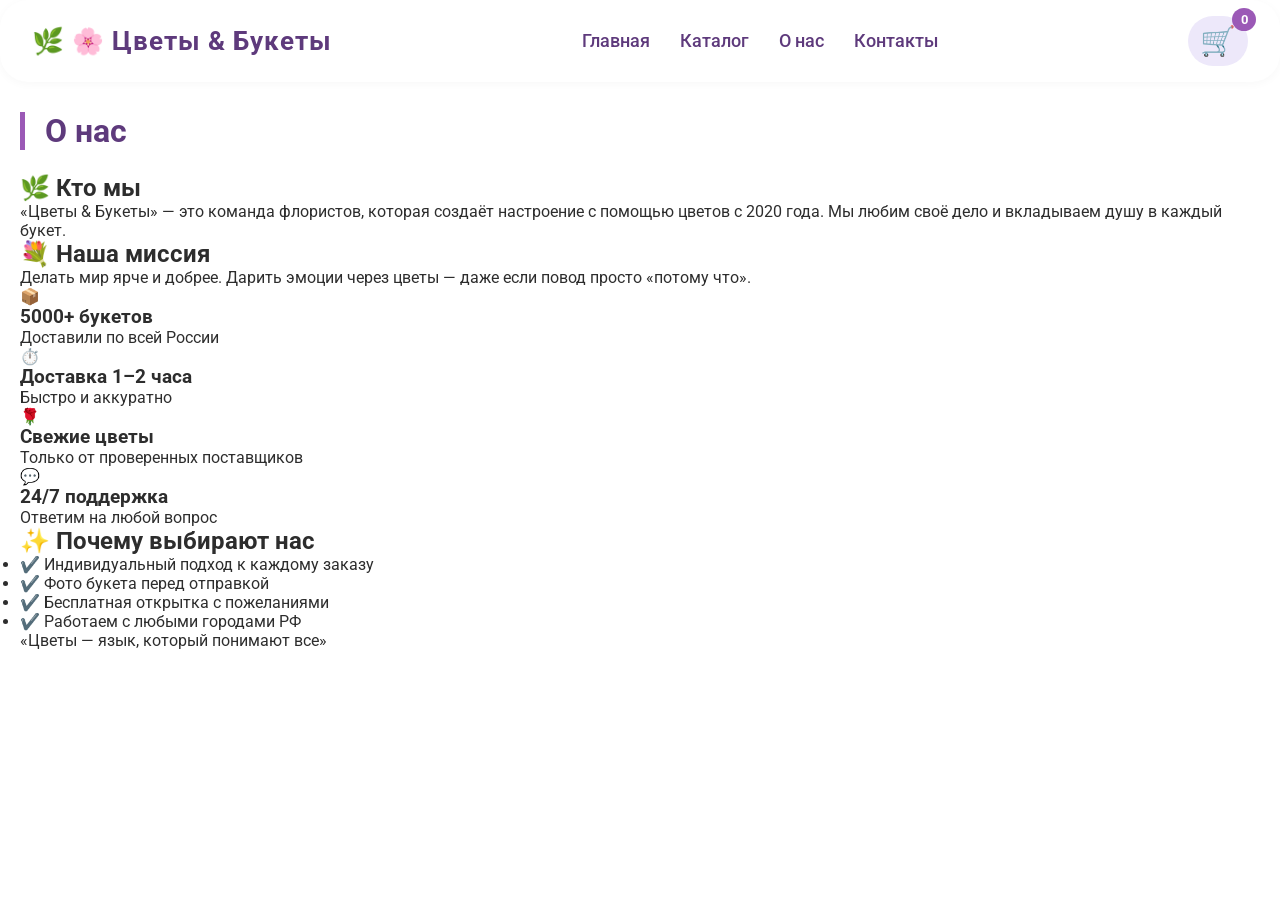
==== about.html @ 9eb6a341 "Update about.html" ====
<!DOCTYPE html>
<html lang="ru">
<head>
    <meta charset="UTF-8">
    <title>О нас — Цветочный магазин</title>
    <link href="https://fonts.googleapis.com/css2?family=Roboto:wght@400;500;700&display=swap" rel="stylesheet">
    <link rel="stylesheet" href="style.css">
</head>
<body>
    <header>
        <div class="logo">🌸 Цветы & Букеты</div>
        <nav class="nav-menu">
            <a href="index.html" class="nav-link">Главная</a>
            <a href="catalog.html" class="nav-link">Каталог</a>
            <a href="about.html" class="nav-link">О нас</a>
            <a href="contacts.html" class="nav-link">Контакты</a>
        </nav>
        <div class="cart-icon" id="cartIcon">🛒 <span id="cartCount">0</span></div>
    </header>

    <main class="about-page">
        <h1>О нас</h1>

        <div class="about-block">
            <h2>🌿 Кто мы</h2>
            <p>«Цветы & Букеты» — это команда флористов, которая создаёт настроение с помощью цветов с 2020 года. Мы любим своё дело и вкладываем душу в каждый букет.</p>
        </div>

        <div class="about-block">
            <h2>💐 Наша миссия</h2>
            <p>Делать мир ярче и добрее. Дарить эмоции через цветы — даже если повод просто «потому что».</p>
        </div>

        <div class="about-grid">
            <div class="about-card">
                <div class="about-icon">📦</div>
                <h3>5000+ букетов</h3>
                <p>Доставили по всей России</p>
            </div>
            <div class="about-card">
                <div class="about-icon">⏱️</div>
                <h3>Доставка 1–2 часа</h3>
                <p>Быстро и аккуратно</p>
            </div>
            <div class="about-card">
                <div class="about-icon">🌹</div>
                <h3>Свежие цветы</h3>
                <p>Только от проверенных поставщиков</p>
            </div>
            <div class="about-card">
                <div class="about-icon">💬</div>
                <h3>24/7 поддержка</h3>
                <p>Ответим на любой вопрос</p>
            </div>
        </div>

        <div class="about-block">
            <h2>✨ Почему выбирают нас</h2>
            <ul class="about-list">
                <li>✔️ Индивидуальный подход к каждому заказу</li>
                <li>✔️ Фото букета перед отправкой</li>
                <li>✔️ Бесплатная открытка с пожеланиями</li>
                <li>✔️ Работаем с любыми городами РФ</li>
            </ul>
        </div>

        <div class="about-quote">
            «Цветы — язык, который понимают все»
        </div>
    </main>

    <script src="script.js"></script>
</body>
</html>
---- style.css ----
* {
    margin: 0;
    padding: 0;
    box-sizing: border-box;
}

body {
    font-family: 'Roboto', sans-serif;
    background-image: url('https://images.pexels.com/photos/132340/pexels-photo-132340.jpeg?w=1600');
    background-size: cover;
    background-attachment: fixed;
    background-position: center;
    color: #2d2d2d;
    padding-bottom: 40px;
}

/* Затемнение фона, чтобы текст читался */
main, header, .promo, .cart-sidebar, .modal-content {
    background-color: rgba(255, 255, 255, 0.92);
    border-radius: 28px;
}

/* ===== ШАПКА ===== */
header {
    background-color: #ffffff;
    display: flex;
    justify-content: space-between;
    align-items: center;
    padding: 1rem 2rem;
    box-shadow: 0 2px 10px rgba(0, 0, 0, 0.03);
    position: sticky;
    top: 0;
    z-index: 100;
}

.logo {
    font-size: 1.6rem;
    font-weight: bold;
    color: #5e3a7c;
    letter-spacing: 1px;
}

.logo::before {
    content: "🌿 ";
}

.cart-icon {
    position: relative;
    font-size: 1.8rem;
    cursor: pointer;
    background-color: #ede8fa;
    padding: 8px 12px;
    border-radius: 40px;
    transition: 0.2s;
}

.cart-icon:hover {
    background-color: #ddd0f0;
}

#cartCount {
    position: absolute;
    top: -8px;
    right: -8px;
    background-color: #9b59b6;
    color: white;
    font-size: 0.8rem;
    font-weight: bold;
    border-radius: 50%;
    padding: 4px 8px;
    min-width: 24px;
    text-align: center;
}

/* ===== ПРОМО-БЛОК ===== */
.promo {
    background: linear-gradient(135deg, #ede5fc, #e2d4f5);
    margin: 20px 20px 0 20px;
    padding: 1.5rem;
    border-radius: 32px;
    text-align: center;
    box-shadow: 0 4px 12px rgba(0, 0, 0, 0.03);
}

.promo h2 {
    color: #7b3faa;
    font-size: 1.8rem;
    margin-bottom: 8px;
}

.promo p {
    font-size: 1.1rem;
    font-weight: 500;
    color: #4a3a5e;
}

/* ===== ОСНОВНОЙ КОНТЕНТ ===== */
main {
    max-width: 1400px;
    margin: 30px auto;
    padding: 0 20px;
}

main h1 {
    font-size: 2rem;
    margin-bottom: 24px;
    color: #5e3a7c;
    border-left: 5px solid #9b59b6;
    padding-left: 20px;
}

/* ===== КАТАЛОГ ===== */
.catalog {
    display: grid;
    grid-template-columns: repeat(auto-fill, minmax(260px, 1fr));
    gap: 28px;
}

/* ===== КАРТОЧКА ТОВАРА ===== */
.card {
    background: white;
    border-radius: 28px;
    overflow: hidden;
    box-shadow: 0 10px 20px rgba(0, 0, 0, 0.04);
    transition: transform 0.2s ease, box-shadow 0.2s;
    padding: 1rem;
    text-align: center;
}

.card:hover {
    transform: translateY(-5px);
    box-shadow: 0 20px 30px rgba(0, 0, 0, 0.08);
}

.card img {
    width: 100%;
    height: 200px;
    object-fit: cover;
    border-radius: 20px;
    background: #f3eefc;
}

.card h3 {
    font-size: 1.3rem;
    margin: 15px 0 5px;
    color: #4a2f63;
}

.card .price {
    font-size: 1.4rem;
    font-weight: bold;
    color: #9b59b6;
    margin: 8px 0;
}

.card .description {
    font-size: 0.9rem;
    color: #7a6a8a;
    margin-bottom: 15px;
}

.card button {
    background-color: #9b59b6;
    color: white;
    border: none;
    padding: 10px 20px;
    font-size: 1rem;
    border-radius: 40px;
    cursor: pointer;
    transition: 0.2s;
    width: 80%;
    font-weight: bold;
}

.card button:hover {
    background-color: #7b3faa;
    transform: scale(1.02);
}

/* ===== БОКОВАЯ КОРЗИНА ===== */
.cart-sidebar {
    position: fixed;
    top: 0;
    right: -400px;
    width: 380px;
    height: 100%;
    background-color: #ffffff;
    box-shadow: -5px 0 20px rgba(0, 0, 0, 0.1);
    transition: right 0.3s ease-in-out;
    z-index: 1001;
    padding: 1.5rem;
    display: flex;
    flex-direction: column;
    overflow-y: auto;
}

.cart-sidebar.open {
    right: 0;
}

.cart-sidebar h3 {
    font-size: 1.6rem;
    color: #9b59b6;
    margin-bottom: 20px;
    text-align: center;
}

.cart-item {
    margin-bottom: 15px;
    padding: 10px 0;
}

.cart-item-info {
    margin-bottom: 8px;
}

.cart-item-actions {
    display: flex;
    gap: 10px;
    align-items: center;
    margin-top: 8px;
}

.cart-item-actions button {
    background-color: #ede8fa;
    border: none;
    padding: 5px 12px;
    border-radius: 20px;
    cursor: pointer;
    font-size: 1rem;
    transition: 0.2s;
}

.cart-item-actions button:hover {
    background-color: #ddd0f0;
}

.cart-total {
    font-size: 1.3rem;
    font-weight: bold;
    margin: 15px 0;
    text-align: center;
    color: #9b59b6;
}

#checkoutBtn, #closeCartBtn {
    width: 100%;
    padding: 12px;
    margin-top: 10px;
    border: none;
    border-radius: 40px;
    cursor: pointer;
    font-weight: bold;
    font-size: 1rem;
    transition: 0.2s;
}

#checkoutBtn {
    background-color: #9b59b6;
    color: white;
}

#checkoutBtn:hover {
    background-color: #7b3faa;
}

#closeCartBtn {
    background-color: #e5dfed;
    color: #3d2f4a;
}

#closeCartBtn:hover {
    background-color: #d6cbe8;
}

/* ===== МОДАЛЬНОЕ ОКНО ===== */
.modal {
    display: none;
    position: fixed;
    top: 0;
    left: 0;
    width: 100%;
    height: 100%;
    background-color: rgba(0, 0, 0, 0.5);
    justify-content: center;
    align-items: center;
    z-index: 2000;
}

.modal-content {
    background-color: white;
    padding: 2rem;
    border-radius: 28px;
    width: 90%;
    max-width: 450px;
    position: relative;
    box-shadow: 0 20px 30px rgba(0, 0, 0, 0.15);
}

.modal-content .close {
    position: absolute;
    top: 10px;
    right: 20px;
    font-size: 28px;
    cursor: pointer;
    color: #9b59b6;
}

.modal-content .close:hover {
    color: #7b3faa;
}

.modal-content h3 {
    font-size: 1.6rem;
    color: #9b59b6;
    margin-bottom: 20px;
    text-align: center;
}

.modal-content input {
    width: 100%;
    padding: 12px;
    margin: 8px 0;
    border: 1px solid #ddd;
    border-radius: 40px;
    font-size: 1rem;
    font-family: inherit;
}

.modal-content input:focus {
    outline: none;
    border-color: #9b59b6;
}

.modal-content button {
    width: 100%;
    padding: 12px;
    background-color: #9b59b6;
    color: white;
    border: none;
    border-radius: 40px;
    font-size: 1rem;
    cursor: pointer;
    margin-top: 15px;
    font-weight: bold;
    transition: 0.2s;
}

.modal-content button:hover {
    background-color: #7b3faa;
}
/* Всплывающее уведомление в центре сверху */
.custom-notification {
    position: fixed;
    top: 20px;
    left: 50%;
    transform: translateX(-50%) translateY(-100px);
    background-color: #2c2c2c;
    color: white;
    padding: 14px 28px;
    border-radius: 50px;
    font-size: 1rem;
    font-weight: 500;
    box-shadow: 0 8px 20px rgba(0, 0, 0, 0.2);
    z-index: 10000;
    display: flex;
    align-items: center;
    gap: 15px;
    backdrop-filter: blur(10px);
    transition: transform 0.3s ease;
    cursor: pointer;
}

.custom-notification.show {
    transform: translateX(-50%) translateY(0);
}

.custom-notification .notification-close {
    background: rgba(255, 255, 255, 0.2);
    border: none;
    color: white;
    font-size: 1.2rem;
    cursor: pointer;
    width: 24px;
    height: 24px;
    border-radius: 50%;
    display: flex;
    align-items: center;
    justify-content: center;
    transition: 0.2s;
}

.custom-notification .notification-close:hover {
    background: rgba(255, 255, 255, 0.4);
}
.nav-menu {
    display: flex;
    gap: 30px;
    align-items: center;
}

.nav-link {
    text-decoration: none;
    color: #5e3a7c;
    font-weight: 500;
    font-size: 1.1rem;
    transition: 0.2s;
    padding: 8px 0;
    position: relative;
}

.nav-link:hover {
    color: #9b59b6;
}

.nav-link::after {
    content: '';
    position: absolute;
    bottom: 0;
    left: 0;
    width: 0%;
    height: 2px;
    background: #9b59b6;
    transition: 0.2s;
}

.nav-link:hover::after {
    width: 100%;
}

@media (max-width: 768px) {
    .nav-menu {
        gap: 15px;
    }
    .nav-link {
        font-size: 0.9rem;
    }
}
.info-section {
    max-width: 1400px;
    margin: 40px auto;
    padding: 0 20px;
}

.info-section h2 {
    font-size: 1.8rem;
    color: #5e3a7c;
    margin-bottom: 20px;
    border-left: 5px solid #9b59b6;
    padding-left: 20px;
}

.about-content, .contacts-content {
    background: rgba(255, 255, 255, 0.9);
    padding: 25px;
    border-radius: 28px;
    box-shadow: 0 5px 15px rgba(0, 0, 0, 0.05);
    line-height: 1.6;
}
html {
    scroll-behavior: smooth;
}
/* ===== МЕНЮ НАВИГАЦИИ ===== */
.nav-menu {
    display: flex;
    gap: 30px;
    align-items: center;
}

.nav-link {
    text-decoration: none;
    color: #5e3a7c;
    font-weight: 500;
    font-size: 1.1rem;
    transition: 0.2s;
}

.nav-link:hover {
    color: #9b59b6;
}

/* ===== СТРАНИЦЫ "О НАС" И "КОНТАКТЫ" ===== */
.info-page {
    max-width: 1200px;
    margin: 40px auto;
    padding: 0 20px;
}

.info-page h1 {
    font-size: 2rem;
    color: #5e3a7c;
    margin-bottom: 30px;
    border-left: 5px solid #9b59b6;
    padding-left: 20px;
}

.info-content {
    background: rgba(255, 255, 255, 0.9);
    padding: 30px;
    border-radius: 28px;
    font-size: 1.1rem;
    line-height: 1.6;
}

/* ===== АДАПТАЦИЯ ДЛЯ ТЕЛЕФОНОВ ===== */
@media (max-width: 768px) {
    .nav-menu {
        gap: 15px;
    }
    .nav-link {
        font-size: 0.9rem;
    }
}
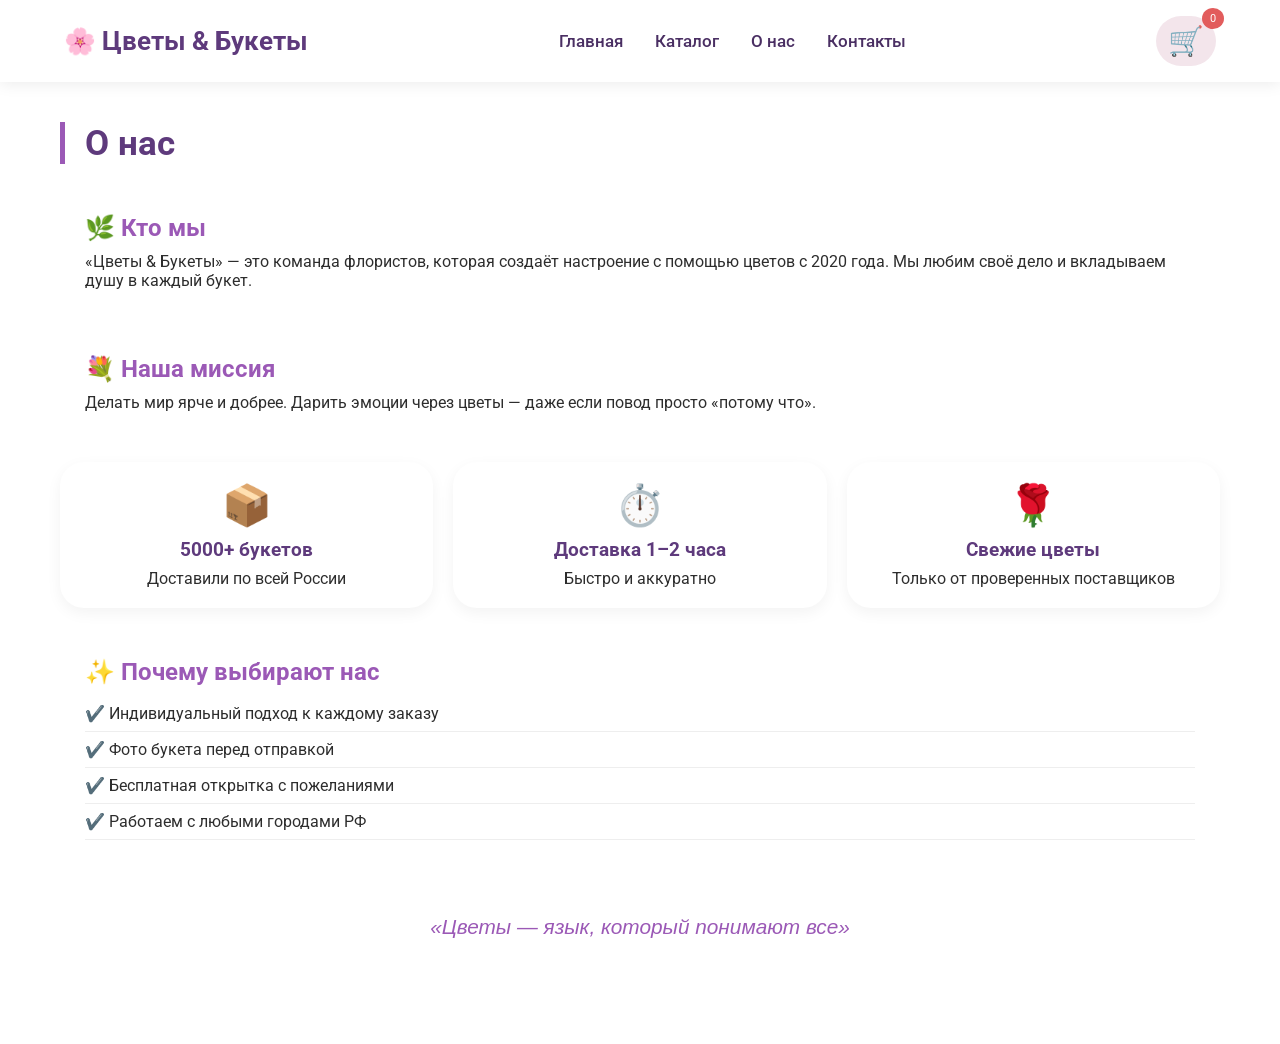
==== commit 581debcd: "Update about.html" ====
--- a/about.html
+++ b/about.html
@@ -47,11 +47,6 @@
                 <h3>Свежие цветы</h3>
                 <p>Только от проверенных поставщиков</p>
             </div>
-            <div class="about-card">
-                <div class="about-icon">💬</div>
-                <h3>24/7 поддержка</h3>
-                <p>Ответим на любой вопрос</p>
-            </div>
         </div>
 
         <div class="about-block">
--- a/style.css
+++ b/style.css
@@ -14,87 +14,107 @@
     padding-bottom: 40px;
 }
 
-/* Затемнение фона, чтобы текст читался */
-main, header, .promo, .cart-sidebar, .modal-content {
-    background-color: rgba(255, 255, 255, 0.92);
-    border-radius: 28px;
-}
-
-/* ===== ШАПКА ===== */
+/* ШАПКА */
 header {
-    background-color: #ffffff;
+    background-color: rgba(255, 255, 255, 0.96);
     display: flex;
     justify-content: space-between;
     align-items: center;
-    padding: 1rem 2rem;
-    box-shadow: 0 2px 10px rgba(0, 0, 0, 0.03);
+    padding: 1rem 5%;
+    box-shadow: 0 2px 15px rgba(0, 0, 0, 0.08);
     position: sticky;
     top: 0;
     z-index: 100;
+    backdrop-filter: blur(5px);
+    flex-wrap: wrap;
 }
 
 .logo {
     font-size: 1.6rem;
     font-weight: bold;
     color: #5e3a7c;
-    letter-spacing: 1px;
-}
-
-.logo::before {
-    content: "🌿 ";
-}
-
+    white-space: nowrap;
+}
+
+.nav-menu {
+    display: flex;
+    gap: 2rem;
+    align-items: center;
+    justify-content: center;
+    flex: 1;
+    margin: 0 1rem;
+}
+
+.nav-link {
+    text-decoration: none;
+    color: #4a2f63;
+    font-weight: 500;
+    font-size: 1.05rem;
+    transition: 0.2s;
+    position: relative;
+}
+
+.nav-link:hover {
+    color: #9b59b6;
+}
+
+.nav-link::after {
+    content: '';
+    position: absolute;
+    bottom: -5px;
+    left: 0;
+    width: 0%;
+    height: 2px;
+    background: #9b59b6;
+    transition: 0.2s;
+}
+
+.nav-link:hover::after {
+    width: 100%;
+}
+
+/* КОРЗИНА */
 .cart-icon {
     position: relative;
     font-size: 1.8rem;
     cursor: pointer;
-    background-color: #ede8fa;
+    background: #f3e5eb;
     padding: 8px 12px;
     border-radius: 40px;
     transition: 0.2s;
+    white-space: nowrap;
 }
 
 .cart-icon:hover {
-    background-color: #ddd0f0;
+    background: #e8d5df;
 }
 
 #cartCount {
     position: absolute;
     top: -8px;
     right: -8px;
-    background-color: #9b59b6;
-    color: white;
-    font-size: 0.8rem;
-    font-weight: bold;
+    background: #e25c5c;
+    color: white;
+    font-size: 0.7rem;
     border-radius: 50%;
     padding: 4px 8px;
-    min-width: 24px;
-    text-align: center;
-}
-
-/* ===== ПРОМО-БЛОК ===== */
+}
+
+/* ПРОМОБЛОК */
 .promo {
-    background: linear-gradient(135deg, #ede5fc, #e2d4f5);
-    margin: 20px 20px 0 20px;
+    background: rgba(255, 230, 240, 0.92);
+    margin: 20px;
     padding: 1.5rem;
     border-radius: 32px;
     text-align: center;
-    box-shadow: 0 4px 12px rgba(0, 0, 0, 0.03);
 }
 
 .promo h2 {
-    color: #7b3faa;
-    font-size: 1.8rem;
+    color: #b3415c;
     margin-bottom: 8px;
 }
 
-.promo p {
-    font-size: 1.1rem;
-    font-weight: 500;
-    color: #4a3a5e;
-}
-
-/* ===== ОСНОВНОЙ КОНТЕНТ ===== */
+/* ОСНОВНОЙ КОНТЕНТ */
 main {
     max-width: 1400px;
     margin: 30px auto;
@@ -109,27 +129,25 @@
     padding-left: 20px;
 }
 
-/* ===== КАТАЛОГ ===== */
+/* КАТАЛОГ */
 .catalog {
     display: grid;
     grid-template-columns: repeat(auto-fill, minmax(260px, 1fr));
     gap: 28px;
 }
 
-/* ===== КАРТОЧКА ТОВАРА ===== */
 .card {
     background: white;
     border-radius: 28px;
-    overflow: hidden;
-    box-shadow: 0 10px 20px rgba(0, 0, 0, 0.04);
-    transition: transform 0.2s ease, box-shadow 0.2s;
     padding: 1rem;
     text-align: center;
+    box-shadow: 0 10px 20px rgba(0, 0, 0, 0.05);
+    transition: 0.2s;
 }
 
 .card:hover {
     transform: translateY(-5px);
-    box-shadow: 0 20px 30px rgba(0, 0, 0, 0.08);
+    box-shadow: 0 15px 25px rgba(0, 0, 0, 0.1);
 }
 
 .card img {
@@ -137,56 +155,46 @@
     height: 200px;
     object-fit: cover;
     border-radius: 20px;
-    background: #f3eefc;
 }
 
 .card h3 {
-    font-size: 1.3rem;
     margin: 15px 0 5px;
-    color: #4a2f63;
+    color: #2c4b3c;
 }
 
 .card .price {
     font-size: 1.4rem;
     font-weight: bold;
-    color: #9b59b6;
+    color: #b3415c;
     margin: 8px 0;
 }
 
-.card .description {
-    font-size: 0.9rem;
-    color: #7a6a8a;
-    margin-bottom: 15px;
-}
-
 .card button {
-    background-color: #9b59b6;
+    background: #4a7c5c;
     color: white;
     border: none;
-    padding: 10px 20px;
-    font-size: 1rem;
-    border-radius: 40px;
-    cursor: pointer;
+    padding: 10px;
+    width: 80%;
+    border-radius: 40px;
+    cursor: pointer;
+    font-weight: bold;
     transition: 0.2s;
-    width: 80%;
-    font-weight: bold;
 }
 
 .card button:hover {
-    background-color: #7b3faa;
-    transform: scale(1.02);
-}
-
-/* ===== БОКОВАЯ КОРЗИНА ===== */
+    background: #3a6048;
+}
+
+/* БОКОВАЯ КОРЗИНА */
 .cart-sidebar {
     position: fixed;
     top: 0;
-    right: -400px;
-    width: 380px;
+    right: -380px;
+    width: 350px;
     height: 100%;
-    background-color: #ffffff;
+    background: white;
     box-shadow: -5px 0 20px rgba(0, 0, 0, 0.1);
-    transition: right 0.3s ease-in-out;
+    transition: right 0.3s;
     z-index: 1001;
     padding: 1.5rem;
     display: flex;
@@ -198,82 +206,32 @@
     right: 0;
 }
 
-.cart-sidebar h3 {
-    font-size: 1.6rem;
-    color: #9b59b6;
-    margin-bottom: 20px;
-    text-align: center;
-}
-
-.cart-item {
-    margin-bottom: 15px;
-    padding: 10px 0;
-}
-
-.cart-item-info {
-    margin-bottom: 8px;
-}
-
-.cart-item-actions {
-    display: flex;
-    gap: 10px;
-    align-items: center;
-    margin-top: 8px;
-}
-
-.cart-item-actions button {
-    background-color: #ede8fa;
-    border: none;
-    padding: 5px 12px;
-    border-radius: 20px;
-    cursor: pointer;
-    font-size: 1rem;
-    transition: 0.2s;
-}
-
-.cart-item-actions button:hover {
-    background-color: #ddd0f0;
-}
-
 .cart-total {
-    font-size: 1.3rem;
+    font-size: 1.2rem;
     font-weight: bold;
     margin: 15px 0;
     text-align: center;
-    color: #9b59b6;
 }
 
 #checkoutBtn, #closeCartBtn {
-    width: 100%;
     padding: 12px;
     margin-top: 10px;
+    border-radius: 40px;
     border: none;
-    border-radius: 40px;
     cursor: pointer;
     font-weight: bold;
-    font-size: 1rem;
-    transition: 0.2s;
 }
 
 #checkoutBtn {
-    background-color: #9b59b6;
-    color: white;
-}
-
-#checkoutBtn:hover {
-    background-color: #7b3faa;
+    background: #4a7c5c;
+    color: white;
 }
 
 #closeCartBtn {
-    background-color: #e5dfed;
-    color: #3d2f4a;
-}
-
-#closeCartBtn:hover {
-    background-color: #d6cbe8;
-}
-
-/* ===== МОДАЛЬНОЕ ОКНО ===== */
+    background: #e0e0e0;
+}
+
+/* МОДАЛЬНОЕ ОКНО */
 .modal {
     display: none;
     position: fixed;
@@ -281,20 +239,19 @@
     left: 0;
     width: 100%;
     height: 100%;
-    background-color: rgba(0, 0, 0, 0.5);
+    background: rgba(0, 0, 0, 0.5);
     justify-content: center;
     align-items: center;
     z-index: 2000;
 }
 
 .modal-content {
-    background-color: white;
+    background: white;
     padding: 2rem;
     border-radius: 28px;
     width: 90%;
-    max-width: 450px;
+    max-width: 400px;
     position: relative;
-    box-shadow: 0 20px 30px rgba(0, 0, 0, 0.15);
 }
 
 .modal-content .close {
@@ -303,18 +260,6 @@
     right: 20px;
     font-size: 28px;
     cursor: pointer;
-    color: #9b59b6;
-}
-
-.modal-content .close:hover {
-    color: #7b3faa;
-}
-
-.modal-content h3 {
-    font-size: 1.6rem;
-    color: #9b59b6;
-    margin-bottom: 20px;
-    text-align: center;
 }
 
 .modal-content input {
@@ -323,33 +268,20 @@
     margin: 8px 0;
     border: 1px solid #ddd;
     border-radius: 40px;
-    font-size: 1rem;
-    font-family: inherit;
-}
-
-.modal-content input:focus {
-    outline: none;
-    border-color: #9b59b6;
 }
 
 .modal-content button {
     width: 100%;
     padding: 12px;
-    background-color: #9b59b6;
+    background: #4a7c5c;
     color: white;
     border: none;
     border-radius: 40px;
-    font-size: 1rem;
-    cursor: pointer;
     margin-top: 15px;
-    font-weight: bold;
-    transition: 0.2s;
-}
-
-.modal-content button:hover {
-    background-color: #7b3faa;
-}
-/* Всплывающее уведомление в центре сверху */
+    cursor: pointer;
+}
+
+/* УВЕДОМЛЕНИЕ */
 .custom-notification {
     position: fixed;
     top: 20px;
@@ -366,9 +298,8 @@
     display: flex;
     align-items: center;
     gap: 15px;
-    backdrop-filter: blur(10px);
+    cursor: pointer;
     transition: transform 0.3s ease;
-    cursor: pointer;
 }
 
 .custom-notification.show {
@@ -387,127 +318,144 @@
     display: flex;
     align-items: center;
     justify-content: center;
-    transition: 0.2s;
-}
-
-.custom-notification .notification-close:hover {
-    background: rgba(255, 255, 255, 0.4);
-}
-.nav-menu {
-    display: flex;
-    gap: 30px;
-    align-items: center;
-}
-
-.nav-link {
-    text-decoration: none;
-    color: #5e3a7c;
-    font-weight: 500;
-    font-size: 1.1rem;
-    transition: 0.2s;
-    padding: 8px 0;
-    position: relative;
-}
-
-.nav-link:hover {
-    color: #9b59b6;
-}
-
-.nav-link::after {
-    content: '';
-    position: absolute;
-    bottom: 0;
-    left: 0;
-    width: 0%;
-    height: 2px;
-    background: #9b59b6;
-    transition: 0.2s;
-}
-
-.nav-link:hover::after {
-    width: 100%;
-}
-
-@media (max-width: 768px) {
-    .nav-menu {
-        gap: 15px;
-    }
-    .nav-link {
-        font-size: 0.9rem;
-    }
-}
-.info-section {
-    max-width: 1400px;
-    margin: 40px auto;
-    padding: 0 20px;
-}
-
-.info-section h2 {
-    font-size: 1.8rem;
-    color: #5e3a7c;
-    margin-bottom: 20px;
-    border-left: 5px solid #9b59b6;
-    padding-left: 20px;
-}
-
-.about-content, .contacts-content {
-    background: rgba(255, 255, 255, 0.9);
-    padding: 25px;
-    border-radius: 28px;
-    box-shadow: 0 5px 15px rgba(0, 0, 0, 0.05);
-    line-height: 1.6;
-}
-html {
-    scroll-behavior: smooth;
-}
-/* ===== МЕНЮ НАВИГАЦИИ ===== */
-.nav-menu {
-    display: flex;
-    gap: 30px;
-    align-items: center;
-}
-
-.nav-link {
-    text-decoration: none;
-    color: #5e3a7c;
-    font-weight: 500;
-    font-size: 1.1rem;
-    transition: 0.2s;
-}
-
-.nav-link:hover {
-    color: #9b59b6;
-}
-
-/* ===== СТРАНИЦЫ "О НАС" И "КОНТАКТЫ" ===== */
-.info-page {
+}
+
+/* СТРАНИЦА "О НАС" */
+.about-page {
     max-width: 1200px;
     margin: 40px auto;
     padding: 0 20px;
 }
 
-.info-page h1 {
-    font-size: 2rem;
+.about-page h1 {
+    font-size: 2.2rem;
     color: #5e3a7c;
     margin-bottom: 30px;
     border-left: 5px solid #9b59b6;
     padding-left: 20px;
 }
 
-.info-content {
-    background: rgba(255, 255, 255, 0.9);
-    padding: 30px;
+.about-block {
+    background: rgba(255, 255, 255, 0.92);
+    padding: 20px 25px;
     border-radius: 28px;
-    font-size: 1.1rem;
-    line-height: 1.6;
-}
-
-/* ===== АДАПТАЦИЯ ДЛЯ ТЕЛЕФОНОВ ===== */
+    margin-bottom: 25px;
+}
+
+.about-block h2 {
+    color: #9b59b6;
+    margin-bottom: 10px;
+}
+
+.about-grid {
+    display: grid;
+    grid-template-columns: repeat(auto-fit, minmax(200px, 1fr));
+    gap: 20px;
+    margin: 30px 0;
+}
+
+.about-card {
+    background: white;
+    padding: 20px;
+    border-radius: 24px;
+    text-align: center;
+    box-shadow: 0 5px 15px rgba(0, 0, 0, 0.05);
+}
+
+.about-icon {
+    font-size: 2.5rem;
+    margin-bottom: 10px;
+}
+
+.about-card h3 {
+    color: #5e3a7c;
+    margin-bottom: 8px;
+}
+
+.about-list {
+    list-style: none;
+    padding: 0;
+}
+
+.about-list li {
+    padding: 8px 0;
+    border-bottom: 1px solid #eee;
+}
+
+.about-quote {
+    text-align: center;
+    font-size: 1.3rem;
+    font-style: italic;
+    color: #9b59b6;
+    background: rgba(255, 255, 255, 0.8);
+    padding: 25px;
+    border-radius: 40px;
+    margin-top: 30px;
+}
+
+/* СТРАНИЦА "КОНТАКТЫ" */
+.contacts-page {
+    max-width: 1200px;
+    margin: 40px auto;
+    padding: 0 20px;
+}
+
+.contacts-page h1 {
+    font-size: 2.2rem;
+    color: #5e3a7c;
+    margin-bottom: 30px;
+    border-left: 5px solid #9b59b6;
+    padding-left: 20px;
+}
+
+.contacts-grid {
+    display: grid;
+    grid-template-columns: repeat(auto-fit, minmax(280px, 1fr));
+    gap: 25px;
+    margin-bottom: 40px;
+}
+
+.contacts-card {
+    background: white;
+    padding: 25px;
+    border-radius: 28px;
+    text-align: center;
+    box-shadow: 0 5px 15px rgba(0, 0, 0, 0.05);
+}
+
+.contact-icon {
+    font-size: 2.5rem;
+    margin-bottom: 12px;
+}
+
+.contacts-card h3 {
+    color: #5e3a7c;
+    margin-bottom: 10px;
+}
+
+.contacts-card .small {
+    font-size: 0.85rem;
+    color: #888;
+    margin-top: 8px;
+}
+
+.contacts-feedback {
+    background: rgba(155, 89, 182, 0.1);
+    padding: 25px;
+    border-radius: 32px;
+    text-align: center;
+}
+
+/* АДАПТАЦИЯ */
 @media (max-width: 768px) {
     .nav-menu {
-        gap: 15px;
+        gap: 1rem;
+        margin: 0.5rem 0;
     }
     .nav-link {
-        font-size: 0.9rem;
+        font-size: 0.85rem;
     }
-}
+    .logo {
+        font-size: 1.2rem;
+    }
+}
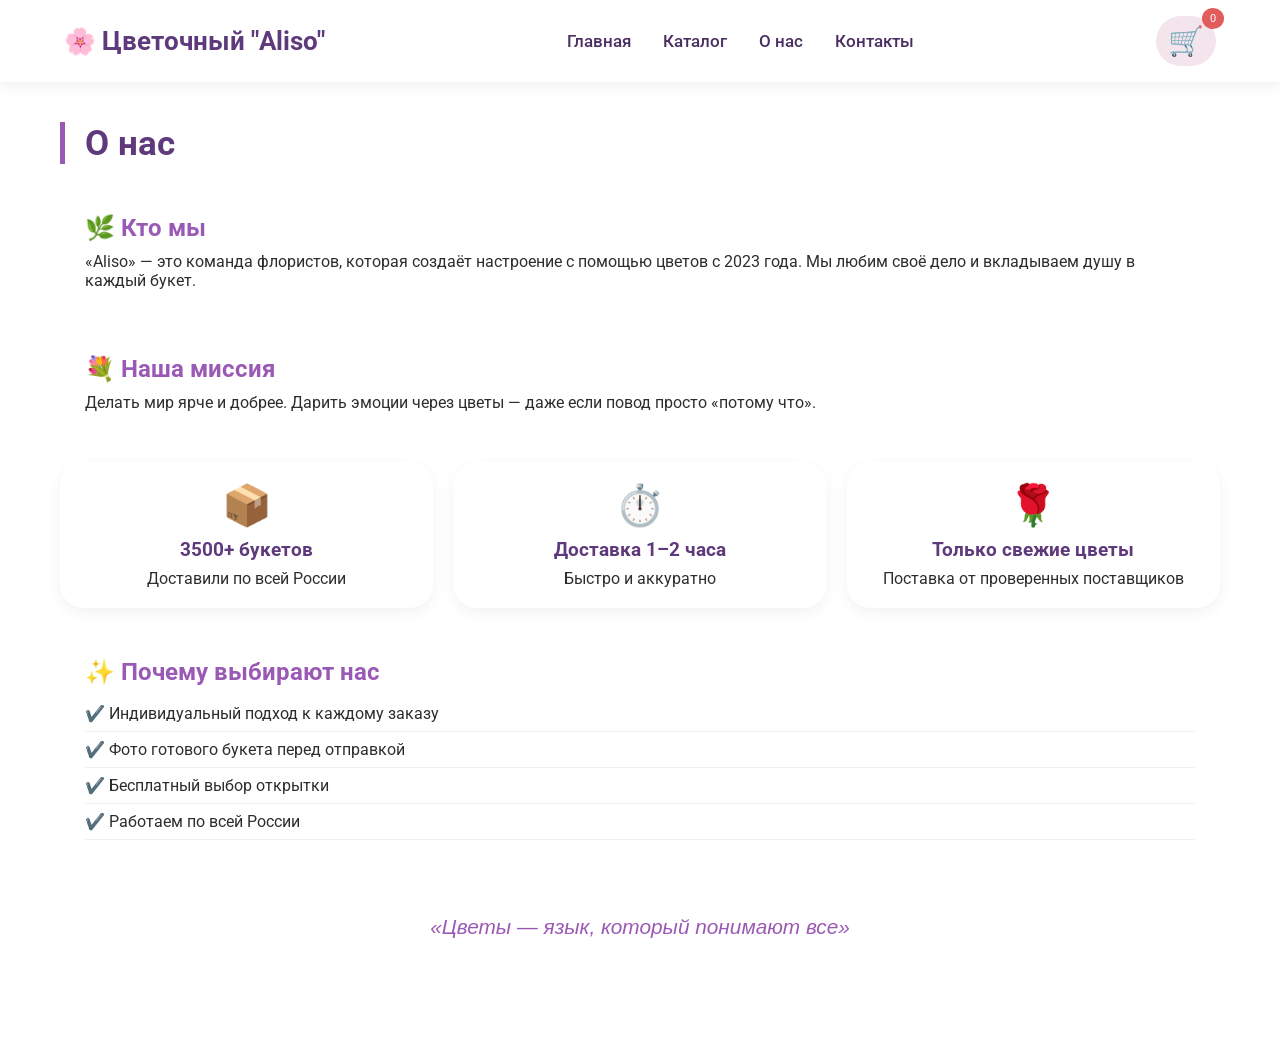
==== commit 1f1f90f3: "Update about.html" ====
--- a/about.html
+++ b/about.html
@@ -2,13 +2,13 @@
 <html lang="ru">
 <head>
     <meta charset="UTF-8">
-    <title>О нас — Цветочный магазин</title>
+    <title>О нас — Цветочный магазин Aliso</title>
     <link href="https://fonts.googleapis.com/css2?family=Roboto:wght@400;500;700&display=swap" rel="stylesheet">
     <link rel="stylesheet" href="style.css">
 </head>
 <body>
     <header>
-        <div class="logo">🌸 Цветы & Букеты</div>
+        <div class="logo">🌸 Цветочный "Aliso"</div>
         <nav class="nav-menu">
             <a href="index.html" class="nav-link">Главная</a>
             <a href="catalog.html" class="nav-link">Каталог</a>
@@ -23,7 +23,7 @@
 
         <div class="about-block">
             <h2>🌿 Кто мы</h2>
-            <p>«Цветы & Букеты» — это команда флористов, которая создаёт настроение с помощью цветов с 2020 года. Мы любим своё дело и вкладываем душу в каждый букет.</p>
+            <p>«Aliso» — это команда флористов, которая создаёт настроение с помощью цветов с 2023 года. Мы любим своё дело и вкладываем душу в каждый букет.</p>
         </div>
 
         <div class="about-block">
@@ -34,7 +34,7 @@
         <div class="about-grid">
             <div class="about-card">
                 <div class="about-icon">📦</div>
-                <h3>5000+ букетов</h3>
+                <h3>3500+ букетов</h3>
                 <p>Доставили по всей России</p>
             </div>
             <div class="about-card">
@@ -44,8 +44,8 @@
             </div>
             <div class="about-card">
                 <div class="about-icon">🌹</div>
-                <h3>Свежие цветы</h3>
-                <p>Только от проверенных поставщиков</p>
+                <h3>Только свежие цветы</h3>
+                <p>Поставка от проверенных поставщиков</p>
             </div>
         </div>
 
@@ -53,9 +53,9 @@
             <h2>✨ Почему выбирают нас</h2>
             <ul class="about-list">
                 <li>✔️ Индивидуальный подход к каждому заказу</li>
-                <li>✔️ Фото букета перед отправкой</li>
-                <li>✔️ Бесплатная открытка с пожеланиями</li>
-                <li>✔️ Работаем с любыми городами РФ</li>
+                <li>✔️ Фото готового букета перед отправкой</li>
+                <li>✔️ Бесплатный выбор открытки</li>
+                <li>✔️ Работаем по всей России</li>
             </ul>
         </div>
 
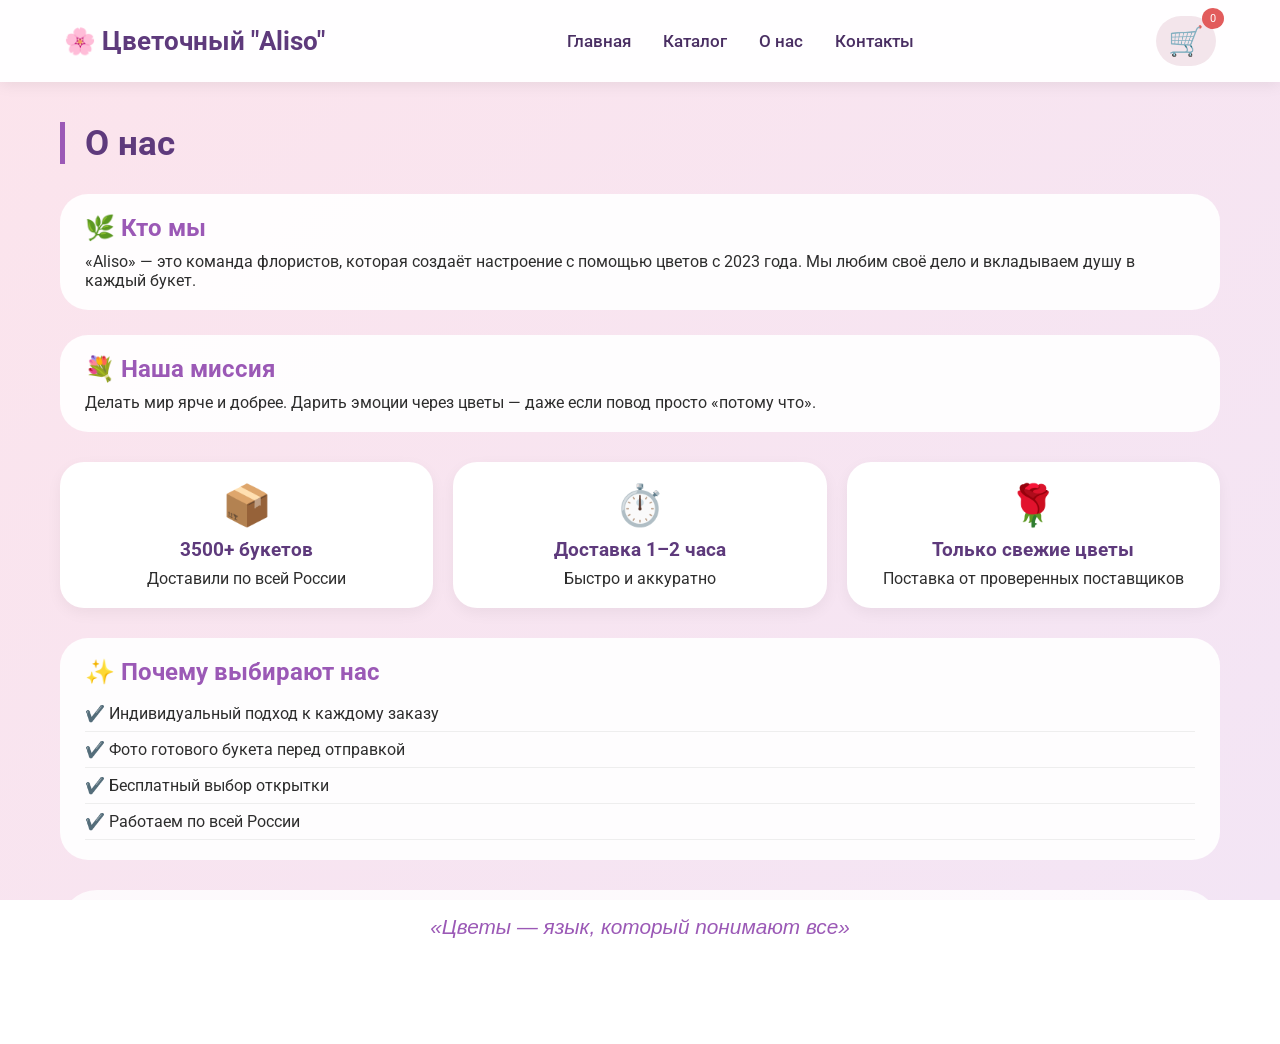
==== commit 789842f4: "Update about.html" ====
--- a/about.html
+++ b/about.html
@@ -2,7 +2,7 @@
 <html lang="ru">
 <head>
     <meta charset="UTF-8">
-    <title>О нас — Цветочный магазин Aliso</title>
+    <title>О нас — Цветочный магазин "Aliso"</title>
     <link href="https://fonts.googleapis.com/css2?family=Roboto:wght@400;500;700&display=swap" rel="stylesheet">
     <link rel="stylesheet" href="style.css">
 </head>
--- a/style.css
+++ b/style.css
@@ -6,14 +6,11 @@
 
 body {
     font-family: 'Roboto', sans-serif;
-    background-image: url('https://images.pexels.com/photos/132340/pexels-photo-132340.jpeg?w=1600');
-    background-size: cover;
+    background: linear-gradient(135deg, #fce4ec 0%, #f3e5f5 100%);
     background-attachment: fixed;
-    background-position: center;
     color: #2d2d2d;
     padding-bottom: 40px;
 }
-
 /* ШАПКА */
 header {
     background-color: rgba(255, 255, 255, 0.96);
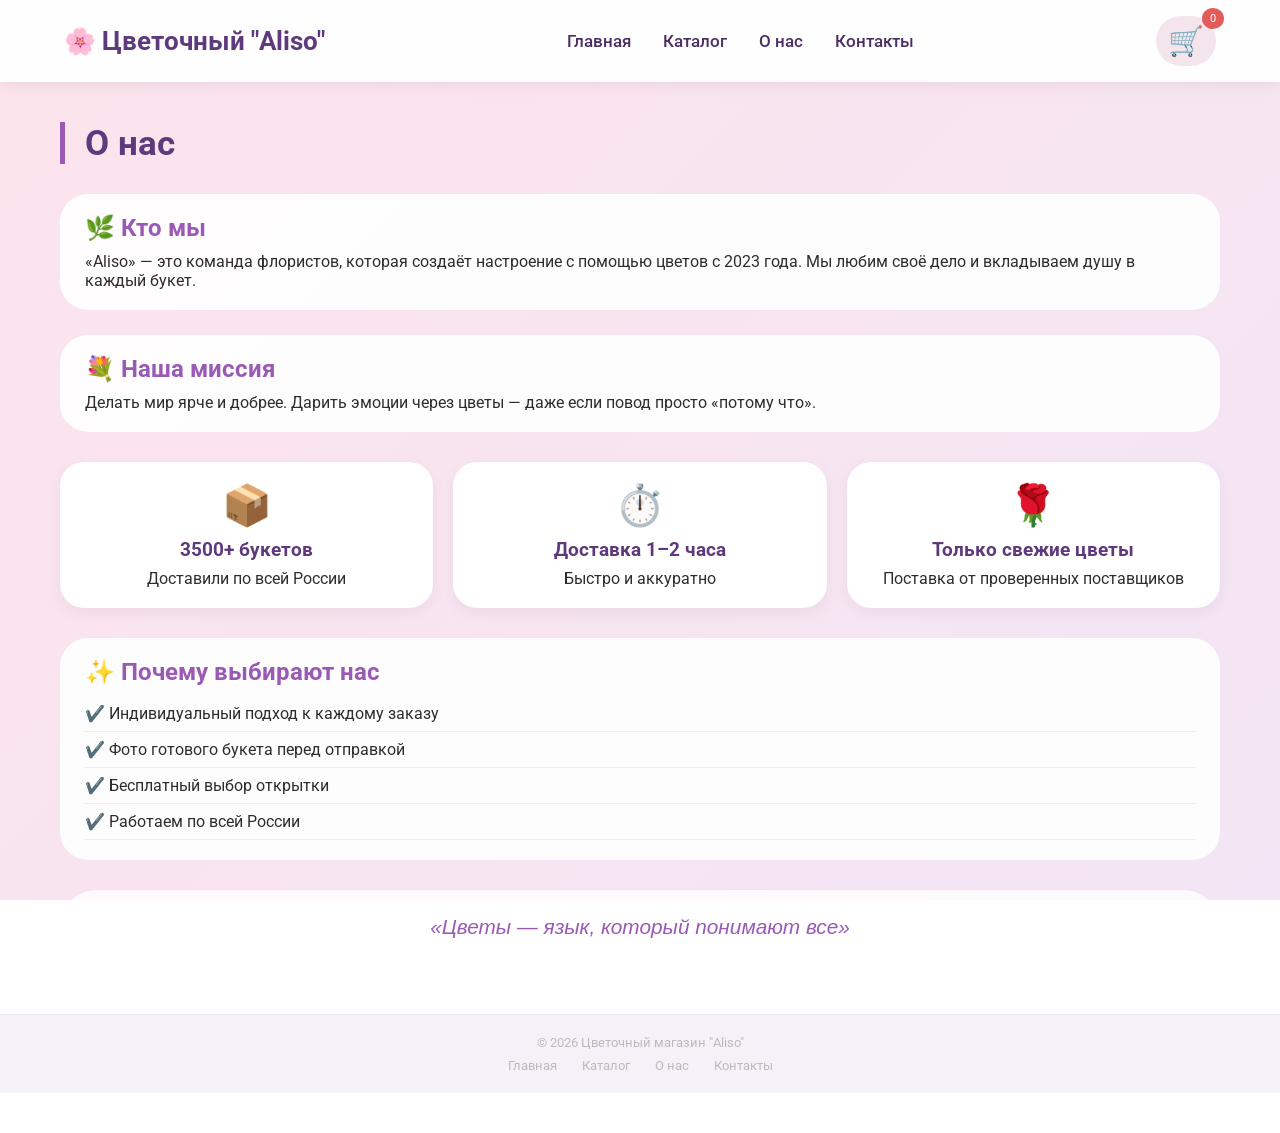
==== commit bda8df6a: "Add files via upload" ====
--- a/about.html
+++ b/about.html
@@ -2,7 +2,7 @@
 <html lang="ru">
 <head>
     <meta charset="UTF-8">
-    <title>О нас — Цветочный магазин "Aliso"</title>
+    <title>О нас — Цветочный магазин Aliso</title>
     <link href="https://fonts.googleapis.com/css2?family=Roboto:wght@400;500;700&display=swap" rel="stylesheet">
     <link rel="stylesheet" href="style.css">
 </head>
@@ -66,4 +66,17 @@
 
     <script src="script.js"></script>
 </body>
+<footer class="site-footer">
+    <div class="footer-inner">
+        <div class="footer-copyright">
+            © 2026 Цветочный магазин "Aliso"
+        </div>
+        <div class="footer-links">
+            <a href="index.html">Главная</a>
+            <a href="catalog.html">Каталог</a>
+            <a href="about.html">О нас</a>
+            <a href="contacts.html">Контакты</a>
+        </div>
+    </div>
+</footer>
 </html>
--- a/style.css
+++ b/style.css
@@ -442,7 +442,50 @@
     border-radius: 32px;
     text-align: center;
 }
-
+/* РАЗДЕЛ "СОБРАТЬ БУКЕТ" */
+.builder-section {
+    background: linear-gradient(135deg, rgba(155, 89, 182, 0.15), rgba(74, 124, 92, 0.1));
+    border-radius: 32px;
+    padding: 2rem;
+    margin: 2rem 0 1.5rem;
+    text-align: center;
+    border: 2px dashed #9b59b6;
+}
+
+.builder-header h2 {
+    color: #5e3a7c;
+    font-size: 1.8rem;
+    margin: 0.5rem 0;
+}
+
+.builder-icon {
+    font-size: 3rem;
+}
+
+.builder-btn {
+    background: linear-gradient(135deg, #9b59b6, #4a7c5c);
+    color: white;
+    border: none;
+    padding: 12px 28px;
+    border-radius: 40px;
+    font-size: 1rem;
+    font-weight: bold;
+    cursor: pointer;
+    margin-top: 1rem;
+    transition: transform 0.2s;
+}
+
+.builder-btn:hover {
+    transform: scale(1.05);
+}
+
+/* ЛИНИЯ-РАЗДЕЛИТЕЛЬ */
+.catalog-divider {
+    margin: 2rem 0;
+    height: 3px;
+    background: linear-gradient(90deg, transparent, #9b59b6, #4a7c5c, #9b59b6, transparent);
+    border-radius: 3px;
+}
 /* АДАПТАЦИЯ */
 @media (max-width: 768px) {
     .nav-menu {
@@ -456,3 +499,784 @@
         font-size: 1.2rem;
     }
 }
+/* РАЗДЕЛИТЕЛЬ МЕЖДУ ГОТОВЫМИ БУКЕТАМИ И КОНСТРУКТОРОМ */
+.builder-divider {
+    text-align: center;
+    margin: 3rem 0 2rem;
+}
+
+.builder-divider span {
+    font-size: 1.2rem;
+    color: #9b59b6;
+    letter-spacing: 8px;
+}
+
+/* КРАСИВЫЙ БЛОК КОНСТРУКТОРА */
+.builder-premium {
+    display: flex;
+    flex-wrap: wrap;
+    background: linear-gradient(135deg, #fff9fb, #f7f0fa);
+    border-radius: 48px;
+    padding: 2rem;
+    margin: 1rem 0 2rem;
+    gap: 2rem;
+    box-shadow: 0 10px 30px rgba(155, 89, 182, 0.15);
+    border: 1px solid rgba(155, 89, 182, 0.3);
+}
+
+.builder-premium-left {
+    flex: 2;
+    min-width: 250px;
+}
+
+.builder-badge {
+    display: inline-block;
+    background: #9b59b6;
+    color: white;
+    padding: 4px 16px;
+    border-radius: 30px;
+    font-size: 0.8rem;
+    margin-bottom: 1rem;
+}
+
+.builder-premium-left h2 {
+    font-size: 1.8rem;
+    color: #5e3a7c;
+    margin-bottom: 0.5rem;
+}
+
+.builder-premium-left p {
+    color: #6a6a6a;
+    margin-bottom: 1.5rem;
+}
+
+.builder-options {
+    display: flex;
+    flex-direction: column;
+    gap: 1rem;
+    margin-bottom: 1.5rem;
+}
+
+.builder-option {
+    display: flex;
+    align-items: center;
+    gap: 12px;
+    background: white;
+    padding: 8px 16px;
+    border-radius: 60px;
+    border: 1px solid #eee;
+}
+
+.option-icon {
+    font-size: 1.4rem;
+}
+
+.builder-option select {
+    flex: 1;
+    border: none;
+    padding: 10px 0;
+    font-size: 1rem;
+    background: transparent;
+    cursor: pointer;
+    outline: none;
+}
+
+.builder-price-block {
+    background: rgba(155, 89, 182, 0.1);
+    padding: 12px 20px;
+    border-radius: 40px;
+    display: flex;
+    justify-content: space-between;
+    align-items: center;
+    margin-bottom: 1.5rem;
+}
+
+.price-label {
+    font-weight: normal;
+    color: #5e3a7c;
+}
+
+.price-value {
+    font-size: 1.6rem;
+    font-weight: bold;
+    color: #b3415c;
+}
+
+.builder-add-btn {
+    background: #4a7c5c;
+    color: white;
+    border: none;
+    padding: 14px 24px;
+    border-radius: 50px;
+    font-size: 1rem;
+    font-weight: bold;
+    cursor: pointer;
+    width: 100%;
+    transition: 0.2s;
+}
+
+.builder-add-btn:hover {
+    background: #3a6048;
+    transform: scale(1.02);
+}
+
+.builder-premium-right {
+    flex: 1;
+    min-width: 200px;
+    background: linear-gradient(145deg, #e8d5f0, #fce4ec);
+    border-radius: 32px;
+    display: flex;
+    align-items: center;
+    justify-content: center;
+    padding: 1.5rem;
+}
+
+.builder-preview {
+    text-align: center;
+}
+
+.preview-flower {
+    font-size: 2.5rem;
+    display: inline-block;
+    margin: 0 5px;
+    animation: float 3s ease-in-out infinite;
+}
+
+.preview-flower:nth-child(1) { animation-delay: 0s; }
+.preview-flower:nth-child(2) { animation-delay: 0.5s; }
+.preview-flower:nth-child(3) { animation-delay: 1s; }
+
+@keyframes float {
+    0%, 100% { transform: translateY(0); }
+    50% { transform: translateY(-10px); }
+}
+
+.preview-text {
+    margin-top: 1rem;
+    font-weight: bold;
+    color: #9b59b6;
+}
+
+/* КРАСИВЫЙ БЛОК КОНСТРУКТОРА */
+.builder-premium {
+    display: flex;
+    flex-wrap: wrap;
+    background: linear-gradient(135deg, #fff9fb, #f7f0fa);
+    border-radius: 48px;
+    padding: 2rem;
+    margin: 1rem 0 2rem;
+    gap: 2rem;
+    box-shadow: 0 10px 30px rgba(155, 89, 182, 0.15);
+    border: 1px solid rgba(155, 89, 182, 0.3);
+}
+
+.builder-premium-left {
+    flex: 2;
+    min-width: 250px;
+}
+
+.builder-badge {
+    display: inline-block;
+    background: #9b59b6;
+    color: white;
+    padding: 4px 16px;
+    border-radius: 30px;
+    font-size: 0.8rem;
+    margin-bottom: 1rem;
+}
+
+.builder-premium-left h2 {
+    font-size: 1.8rem;
+    color: #5e3a7c;
+    margin-bottom: 0.5rem;
+}
+
+.builder-premium-left p {
+    color: #6a6a6a;
+    margin-bottom: 1.5rem;
+}
+
+.builder-options {
+    display: flex;
+    flex-direction: column;
+    gap: 1rem;
+    margin-bottom: 1.5rem;
+}
+
+.builder-option {
+    display: flex;
+    align-items: center;
+    gap: 12px;
+    background: white;
+    padding: 8px 16px;
+    border-radius: 60px;
+    border: 1px solid #eee;
+}
+
+.option-icon {
+    font-size: 1.4rem;
+}
+
+.builder-option select {
+    flex: 1;
+    border: none;
+    padding: 10px 0;
+    font-size: 1rem;
+    background: transparent;
+    cursor: pointer;
+    outline: none;
+}
+
+.builder-price-block {
+    background: rgba(155, 89, 182, 0.1);
+    padding: 12px 20px;
+    border-radius: 40px;
+    display: flex;
+    justify-content: space-between;
+    align-items: center;
+    margin-bottom: 1.5rem;
+}
+
+.price-label {
+    font-weight: normal;
+    color: #5e3a7c;
+}
+
+.price-value {
+    font-size: 1.6rem;
+    font-weight: bold;
+    color: #b3415c;
+}
+
+.builder-add-btn {
+    background: #4a7c5c;
+    color: white;
+    border: none;
+    padding: 14px 24px;
+    border-radius: 50px;
+    font-size: 1rem;
+    font-weight: bold;
+    cursor: pointer;
+    width: 100%;
+    transition: 0.2s;
+}
+
+.builder-add-btn:hover {
+    background: #3a6048;
+    transform: scale(1.02);
+}
+
+.builder-premium-right {
+    flex: 1;
+    min-width: 200px;
+    background: linear-gradient(145deg, #e8d5f0, #fce4ec);
+    border-radius: 32px;
+    display: flex;
+    align-items: center;
+    justify-content: center;
+    padding: 1.5rem;
+}
+
+.builder-preview {
+    text-align: center;
+}
+
+.preview-flower {
+    font-size: 2.5rem;
+    display: inline-block;
+    margin: 0 5px;
+    animation: float 3s ease-in-out infinite;
+}
+
+.preview-flower:nth-child(1) { animation-delay: 0s; }
+.preview-flower:nth-child(2) { animation-delay: 0.5s; }
+.preview-flower:nth-child(3) { animation-delay: 1s; }
+
+@keyframes float {
+    0%, 100% { transform: translateY(0); }
+    50% { transform: translateY(-10px); }
+}
+
+.preview-text {
+    margin-top: 1rem;
+    font-weight: bold;
+    color: #9b59b6;
+}
+/* Превью конструктора */
+.preview-image-container {
+    display: flex;
+    align-items: center;
+    justify-content: center;
+    gap: 8px;
+    flex-wrap: wrap;
+}
+
+.preview-img {
+    width: 70px;
+    height: 70px;
+    object-fit: cover;
+    border-radius: 20px;
+    box-shadow: 0 4px 10px rgba(0, 0, 0, 0.1);
+    border: 2px solid white;
+}
+
+.preview-plus {
+    font-size: 1.5rem;
+    font-weight: bold;
+    color: #9b59b6;
+}
+
+.preview-hint {
+    font-size: 0.8rem;
+    color: #aaa;
+    margin-top: 5px;
+}
+/* КОНСТРУКТОР С КАРТОЧКАМИ */
+.builder-full {
+    background: rgba(255, 255, 255, 0.8);
+    border-radius: 48px;
+    padding: 2rem;
+    margin: 1rem 0;
+}
+
+.builder-category {
+    margin-bottom: 2rem;
+}
+
+.builder-category h3 {
+    font-size: 1.5rem;
+    color: #5e3a7c;
+    margin-bottom: 1rem;
+}
+
+.builder-items {
+    display: grid;
+    grid-template-columns: repeat(auto-fill, minmax(150px, 1fr));
+    gap: 20px;
+}
+
+.builder-card {
+    background: white;
+    border-radius: 24px;
+    padding: 12px;
+    text-align: center;
+    cursor: pointer;
+    transition: 0.2s;
+    border: 2px solid transparent;
+}
+
+.builder-card:hover {
+    transform: translateY(-3px);
+    box-shadow: 0 8px 20px rgba(0, 0, 0, 0.1);
+}
+
+.builder-card.selected {
+    border-color: #9b59b6;
+    background: #f9f0ff;
+}
+
+.builder-card img {
+    width: 100%;
+    height: 120px;
+    object-fit: cover;
+    border-radius: 16px;
+}
+
+.builder-card-title {
+    font-weight: bold;
+    margin: 8px 0 4px;
+    color: #2d2d2d;
+}
+
+.builder-card-price {
+    font-size: 0.85rem;
+    color: #9b59b6;
+}
+
+.builder-total {
+    background: linear-gradient(135deg, #f3e5f5, #fce4ec);
+    border-radius: 32px;
+    padding: 1.5rem;
+    text-align: center;
+    margin-top: 2rem;
+}
+
+.builder-total-price {
+    font-size: 1.6rem;
+    font-weight: bold;
+    margin-bottom: 1rem;
+}
+
+.builder-total-price span:first-child {
+    color: #5e3a7c;
+}
+
+.builder-total-price span:last-child {
+    color: #b3415c;
+    font-size: 1.8rem;
+}
+
+.builder-add-to-cart {
+    background: #4a7c5c;
+    color: white;
+    border: none;
+    padding: 14px 28px;
+    border-radius: 50px;
+    font-size: 1.1rem;
+    font-weight: bold;
+    cursor: pointer;
+    transition: 0.2s;
+}
+
+.builder-add-to-cart:hover {
+    background: #3a6048;
+    transform: scale(1.02);
+}
+
+.builder-subtitle {
+    text-align: center;
+    color: #7a6a8a;
+    margin-bottom: 1.5rem;
+}
+/* ПОЭТАПНЫЙ КОНСТРУКТОР */
+.step-builder {
+    background: rgba(255, 255, 255, 0.85);
+    border-radius: 40px;
+    padding: 1.5rem;
+    margin: 1rem 0;
+}
+
+.step {
+    margin-bottom: 1rem;
+}
+
+.step-header {
+    display: flex;
+    align-items: center;
+    gap: 15px;
+    padding: 12px 20px;
+    background: white;
+    border-radius: 60px;
+    cursor: pointer;
+    transition: 0.2s;
+    border: 1px solid #eee;
+}
+
+.step.active .step-header {
+    background: #f3eaff;
+    border-color: #9b59b6;
+}
+
+.step-number {
+    width: 32px;
+    height: 32px;
+    background: #9b59b6;
+    color: white;
+    border-radius: 50%;
+    display: flex;
+    align-items: center;
+    justify-content: center;
+    font-weight: bold;
+}
+
+.step-header h3 {
+    flex: 1;
+    margin: 0;
+    color: #5e3a7c;
+}
+
+.step-status {
+    font-size: 1.2rem;
+    color: #4a7c5c;
+}
+
+.step-content {
+    padding: 1.5rem;
+    background: rgba(255, 255, 255, 0.7);
+    border-radius: 32px;
+    margin-top: 10px;
+}
+
+.step-buttons {
+    display: flex;
+    justify-content: space-between;
+    margin-top: 1.5rem;
+}
+
+.step-next, .step-prev, .builder-reset {
+    background: #4a7c5c;
+    color: white;
+    border: none;
+    padding: 10px 24px;
+    border-radius: 40px;
+    cursor: pointer;
+    font-weight: bold;
+    transition: 0.2s;
+}
+
+.step-next:hover, .step-prev:hover, .builder-reset:hover {
+    background: #3a6048;
+    transform: scale(1.02);
+}
+
+.step-prev {
+    background: #aaa;
+}
+
+.step-prev:hover {
+    background: #888;
+}
+
+.builder-total-panel {
+    background: linear-gradient(135deg, #f3e5f5, #fce4ec);
+    border-radius: 32px;
+    padding: 1.5rem;
+    margin-top: 1.5rem;
+}
+
+.builder-total-info {
+    text-align: center;
+}
+
+.builder-total-price {
+    font-size: 1.5rem;
+    font-weight: bold;
+    margin-bottom: 1rem;
+}
+
+.builder-total-price span:last-child {
+    color: #b3415c;
+    font-size: 1.8rem;
+}
+
+.builder-selected-list {
+    background: white;
+    border-radius: 28px;
+    padding: 15px;
+    margin-bottom: 1rem;
+    text-align: left;
+    font-size: 0.9rem;
+    color: #5e3a7c;
+}
+
+.builder-add-to-cart {
+    background: #9b59b6;
+    margin-bottom: 10px;
+}
+
+.builder-add-to-cart:hover {
+    background: #7b3faa;
+}
+
+.builder-reset {
+    background: #e0e0e0;
+    color: #2d2d2d;
+}
+
+.builder-reset:hover {
+    background: #ccc;
+}
+/* ПЛАВАЮЩАЯ ПАНЕЛЬ ЦЕНЫ */
+.floating-price-panel {
+    position: sticky;
+    top: 100px;
+    background: linear-gradient(135deg, #9b59b6, #4a7c5c);
+    border-radius: 60px;
+    padding: 12px 25px;
+    margin: 0 0 20px 0;
+    display: flex;
+    align-items: center;
+    justify-content: space-between;
+    flex-wrap: wrap;
+    gap: 15px;
+    box-shadow: 0 8px 25px rgba(155, 89, 182, 0.3);
+    z-index: 50;
+    backdrop-filter: blur(4px);
+}
+
+.floating-price-inner {
+    display: flex;
+    align-items: baseline;
+    gap: 10px;
+    flex-wrap: wrap;
+}
+
+.floating-price-label {
+    color: rgba(255, 255, 255, 0.9);
+    font-size: 1rem;
+    font-weight: normal;
+}
+
+.floating-price-value {
+    color: white;
+    font-size: 1.8rem;
+    font-weight: bold;
+    letter-spacing: 1px;
+    text-shadow: 0 2px 5px rgba(0,0,0,0.2);
+}
+
+.floating-price-details {
+    color: rgba(255, 255, 255, 0.85);
+    font-size: 0.85rem;
+    background: rgba(255,255,255,0.2);
+    padding: 5px 15px;
+    border-radius: 50px;
+}
+
+@media (max-width: 768px) {
+    .floating-price-panel {
+        flex-direction: column;
+        text-align: center;
+        top: 80px;
+        padding: 12px 20px;
+    }
+    .floating-price-value {
+        font-size: 1.4rem;
+    }
+}
+.builder-quantity {
+    display: flex;
+    align-items: center;
+    justify-content: center;
+    gap: 12px;
+    margin-top: 8px;
+}
+
+.qty-btn {
+    background: #9b59b6;
+    color: white;
+    border: none;
+    width: 28px;
+    height: 28px;
+    border-radius: 50%;
+    font-size: 1.2rem;
+    cursor: pointer;
+    transition: 0.2s;
+}
+
+.qty-btn:hover {
+    background: #7b3faa;
+}
+
+.qty-value {
+    font-weight: bold;
+    font-size: 1.1rem;
+    min-width: 24px;
+    text-align: center;
+}
+
+.add-flower-btn {
+    background: #4a7c5c;
+    color: white;
+    border: none;
+    padding: 6px 12px;
+    border-radius: 30px;
+    cursor: pointer;
+    font-size: 0.8rem;
+    margin-top: 8px;
+}
+
+.add-flower-btn:hover {
+    background: #3a6048;
+}
+/* Стили для корзины */
+.cart-item {
+    margin-bottom: 15px;
+    padding: 10px 0;
+}
+
+.cart-item-name {
+    font-weight: bold;
+    margin-bottom: 5px;
+    color: #5e3a7c;
+}
+
+.cart-item-price {
+    font-size: 0.9rem;
+    color: #b3415c;
+    margin-bottom: 8px;
+}
+
+.cart-item-actions {
+    display: flex;
+    align-items: center;
+    gap: 12px;
+    margin-top: 8px;
+}
+
+.cart-qty-minus, .cart-qty-plus, .cart-remove {
+    background: #9b59b6;
+    color: white;
+    border: none;
+    width: 32px;
+    height: 32px;
+    border-radius: 50%;
+    font-size: 1.2rem;
+    font-weight: bold;
+    cursor: pointer;
+    transition: 0.2s;
+    display: inline-flex;
+    align-items: center;
+    justify-content: center;
+}
+
+.cart-qty-minus:hover, .cart-qty-plus:hover, .cart-remove:hover {
+    background: #7b3faa;
+    transform: scale(1.05);
+}
+
+.cart-qty-value {
+    font-weight: bold;
+    font-size: 1.1rem;
+    min-width: 24px;
+    text-align: center;
+    color: #2d2d2d;
+}
+
+.cart-remove {
+    background: #e25c5c;
+}
+
+.cart-remove:hover {
+    background: #c44a4a;
+}/* ===== ФУТЕР (ПОДВАЛ) ПО ЦЕНТРУ ===== */
+.site-footer {
+    background: rgba(230, 220, 240, 0.4);
+    padding: 20px 20px;
+    margin-top: 50px;
+    text-align: center;
+    font-size: 0.8rem;
+    color: #aaa;
+    border-top: 1px solid rgba(0, 0, 0, 0.05);
+}
+
+.footer-inner {
+    max-width: 1400px;
+    margin: 0 auto;
+    display: flex;
+    flex-direction: column;
+    align-items: center;
+    justify-content: center;
+    gap: 8px;
+}
+
+.footer-copyright {
+    color: #bbb;
+}
+
+.footer-links {
+    display: flex;
+    gap: 25px;
+    flex-wrap: wrap;
+    justify-content: center;
+}
+
+.footer-links a {
+    text-decoration: none;
+    color: #bbb;
+    transition: 0.2s;
+}
+
+.footer-links a:hover {
+    color: #9b59b6;
+}
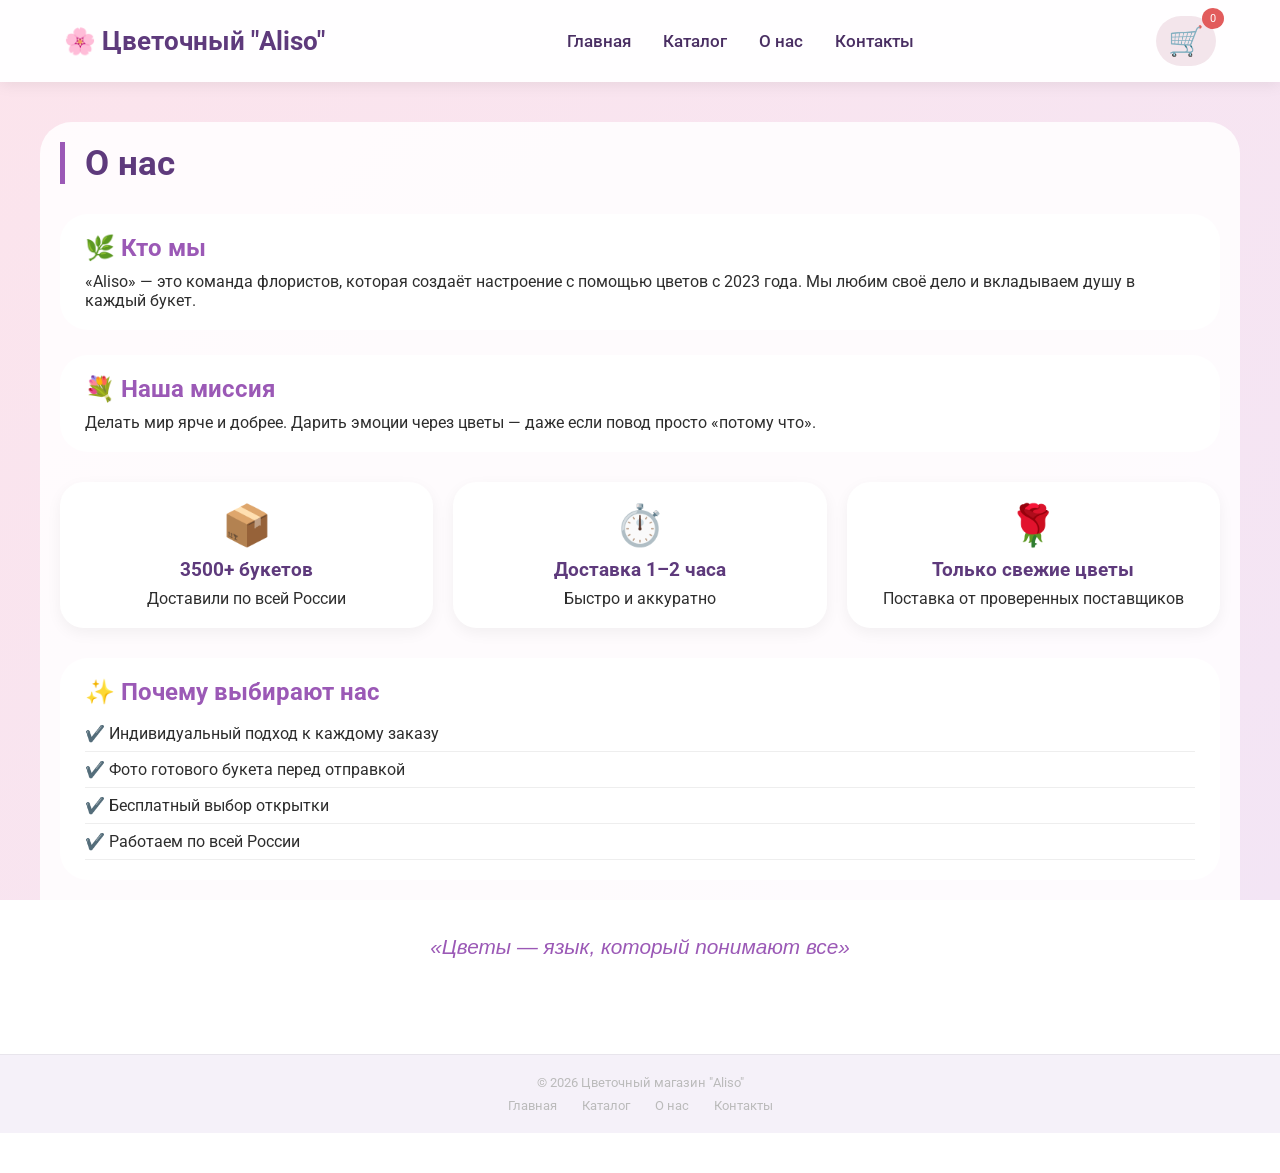
==== commit bd779059: "Add files via upload" ====
--- a/about.html
+++ b/about.html
@@ -64,19 +64,43 @@
         </div>
     </main>
 
-    <script src="script.js"></script>
-</body>
-<footer class="site-footer">
-    <div class="footer-inner">
-        <div class="footer-copyright">
-            © 2026 Цветочный магазин "Aliso"
-        </div>
-        <div class="footer-links">
-            <a href="index.html">Главная</a>
-            <a href="catalog.html">Каталог</a>
-            <a href="about.html">О нас</a>
-            <a href="contacts.html">Контакты</a>
+    <!-- Боковая панель корзины -->
+    <aside id="cartSidebar" class="cart-sidebar">
+        <h3>🛍️ Корзина</h3>
+        <div id="cartItems"></div>
+        <div class="cart-total">Итого: <span id="cartTotal">0</span> ₽</div>
+        <button id="checkoutBtn">Оформить заказ</button>
+        <button id="closeCartBtn">Закрыть</button>
+    </aside>
+
+    <!-- Модальное окно оформления заказа -->
+    <div id="orderModal" class="modal">
+        <div class="modal-content">
+            <span class="close">&times;</span>
+            <h3>Оформление заказа</h3>
+            <form id="orderForm">
+                <input type="text" id="name" placeholder="Ваше имя" required>
+                <input type="tel" id="phone" placeholder="Телефон" required>
+                <input type="text" id="address" placeholder="Адрес доставки" required>
+                <button type="submit">Отправить заказ</button>
+            </form>
         </div>
     </div>
-</footer>
-</html>
+
+    <script src="script.js"></script>
+
+    <footer class="site-footer">
+        <div class="footer-inner">
+            <div class="footer-copyright">
+                © 2026 Цветочный магазин "Aliso"
+            </div>
+            <div class="footer-links">
+                <a href="index.html">Главная</a>
+                <a href="catalog.html">Каталог</a>
+                <a href="about.html">О нас</a>
+                <a href="contacts.html">Контакты</a>
+            </div>
+        </div>
+    </footer>
+</body>
+</html>
--- a/style.css
+++ b/style.css
@@ -1279,4 +1279,135 @@
 
 .footer-links a:hover {
     color: #9b59b6;
+}
+/* Фоновое изображение для главной страницы */
+body.home-page {
+    background-image: url('https://avatars.mds.yandex.net/i?id=c614c8296fde0623009b57e8f3428fa320001084-5287379-images-thumbs&n=13');
+    background-size: cover;
+    background-position: center center;
+    background-attachment: fixed; /* Эффект параллакса — фон не двигается при скролле */
+    background-repeat: no-repeat;
+    position: relative;
+}
+
+/* Затемнение фона, чтобы текст читался лучше */
+body.home-page::before {
+    content: '';
+    position: fixed;
+    top: 0;
+    left: 0;
+    width: 100%;
+    height: 100%;
+    background: rgba(0, 0, 0, 0.35); /* Чёрная полупрозрачная пелена — можно менять прозрачность */
+    z-index: -1;
+}
+
+/* Чтобы основной контент был читаемым, добавляем светлую подложку */
+body.home-page main,
+body.home-page .promo,
+body.home-page .hero-section {
+    background: rgba(255, 255, 255, 0.88);
+    border-radius: 32px;
+    padding: 20px;
+    margin: 20px;
+}
+/* ===== ОБЩЕЕ ФОНОВОЕ ОФОРМЛЕНИЕ ДЛЯ ВСЕХ СТРАНИЦ ===== */
+
+/* Основной фон для всего сайта — нежный градиент */
+body {
+    background: linear-gradient(135deg, #fce4ec 0%, #f3e5f5 100%);
+    background-attachment: fixed;
+}
+
+/* Фоновое изображение для всех страниц (поверх градиента) */
+body::before {
+    content: '';
+    position: fixed;
+    top: 0;
+    left: 0;
+    width: 100%;
+    height: 100%;
+    background-image: url('https://avatars.mds.yandex.net/i?id=c614c8296fde0623009b57e8f3428fa320001084-5287379-images-thumbs&n=13');
+    background-size: cover;
+    background-position: center center;
+    background-repeat: no-repeat;
+    opacity: 0.15; /* Прозрачность — фон будет еле заметным, не мешая читать */
+    z-index: -2;
+    pointer-events: none;
+}
+
+/* Чтобы основной контент был читаемым */
+main, 
+.promo,
+.about-page,
+.contacts-page,
+.catalog,
+.step-builder,
+.builder-full,
+.hero-bg {
+    background: rgba(255, 255, 255, 0.85);
+    border-radius: 32px;
+    padding: 20px;
+    margin-bottom: 20px;
+}
+/* Красивый фоновый блок на главной странице */
+.hero-bg {
+    background-image: url('https://avatars.mds.yandex.net/i?id=c614c8296fde0623009b57e8f3428fa320001084-5287379-images-thumbs&n=13');
+    background-size: cover;
+    background-position: center 30%;
+    border-radius: 48px;
+    margin: 20px;
+    padding: 80px 30px;
+    text-align: center;
+    box-shadow: 0 15px 35px rgba(0, 0, 0, 0.15);
+    position: relative;
+}
+
+/* Затемнение внутри блока для читаемости текста */
+.hero-bg::before {
+    content: '';
+    position: absolute;
+    top: 0;
+    left: 0;
+    right: 0;
+    bottom: 0;
+    background: rgba(0, 0, 0, 0.4);
+    border-radius: 48px;
+}
+
+.hero-bg .hero-content {
+    position: relative;
+    z-index: 2;
+    color: white;
+}
+
+.hero-bg h2 {
+    font-size: 2.5rem;
+    margin-bottom: 15px;
+    text-shadow: 2px 2px 8px rgba(0, 0, 0, 0.5);
+}
+
+.hero-bg p {
+    font-size: 1.2rem;
+    text-shadow: 1px 1px 4px rgba(0, 0, 0, 0.5);
+}
+/* ===== КРАСИВАЯ КАРТИНКА НА ВСЕХ СТРАНИЦАХ ===== */
+.hero-section {
+    text-align: center;
+    margin: 20px 20px 0 20px;
+    border-radius: 32px;
+    overflow: hidden;
+    box-shadow: 0 8px 25px rgba(0, 0, 0, 0.1);
+}
+
+.hero-image {
+    width: 100%;
+    max-height: 350px;
+    object-fit: cover;
+    display: block;
+    transition: transform 0.3s ease;
+}
+
+.hero-image:hover {
+    transform: scale(1.02);
 }
